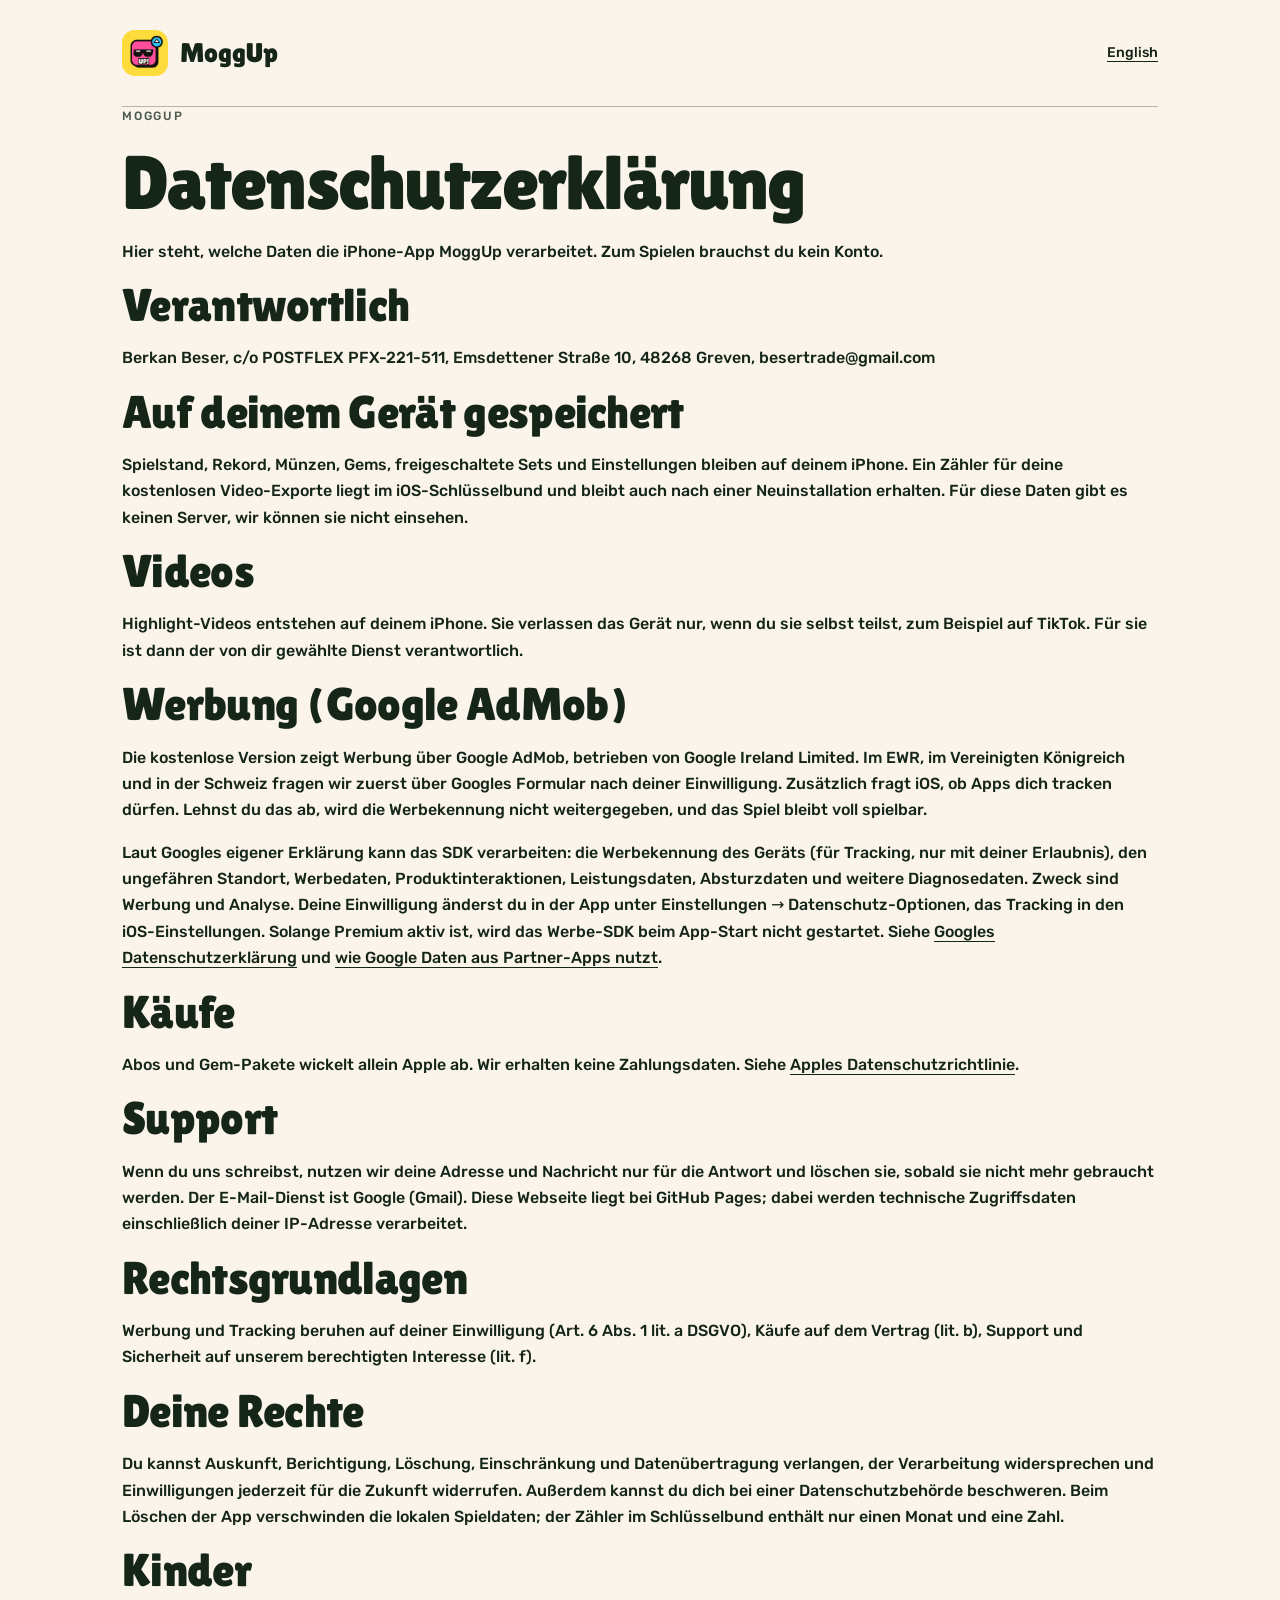
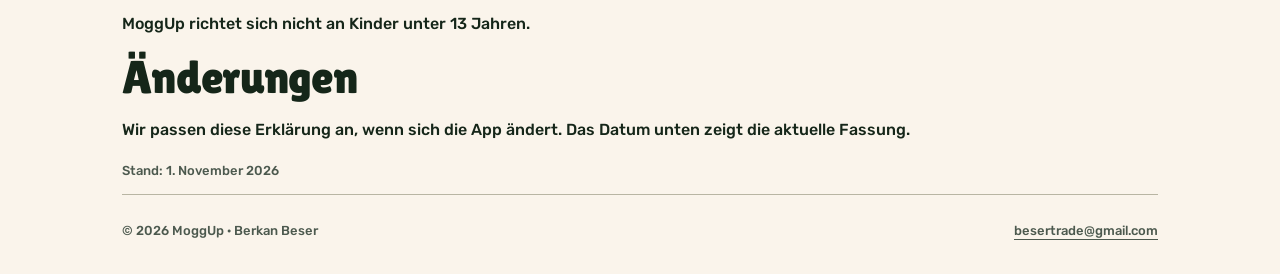
==== datenschutz.html @ fbf37962 "Add MoggUp privacy policy in English and German" ====
<!doctype html>
<html lang="de"><head><meta charset="utf-8"><meta name="viewport" content="width=device-width,initial-scale=1"><meta name="theme-color" content="#f9f5ed"><title>MoggUp — Datenschutzerklärung</title><link rel="icon" href="assets/app-icon.png"><link rel="stylesheet" href="style.css"><link rel="alternate" hreflang="de" href="datenschutz.html"><link rel="alternate" hreflang="en" href="privacy.html"></head>
<body><div class="wrap"><header><a class="brand" href="de.html"><img src="assets/app-icon.png" width="46" height="46" alt="">MoggUp</a><nav aria-label="Navigation"><a href="privacy.html">English</a></nav></header>
<main id="main"><p class="eyebrow">MOGGUP</p><h1>Datenschutzerklärung</h1>
<p>Hier steht, welche Daten die iPhone-App MoggUp verarbeitet. Zum Spielen brauchst du kein Konto.</p>
<h2>Verantwortlich</h2><p>Berkan Beser, c/o POSTFLEX PFX-221-511, Emsdettener Straße 10, 48268 Greven, besertrade@gmail.com</p>
<h2>Auf deinem Gerät gespeichert</h2><p>Spielstand, Rekord, Münzen, Gems, freigeschaltete Sets und Einstellungen bleiben auf deinem iPhone. Ein Zähler für deine kostenlosen Video-Exporte liegt im iOS-Schlüsselbund und bleibt auch nach einer Neuinstallation erhalten. Für diese Daten gibt es keinen Server, wir können sie nicht einsehen.</p>
<h2>Videos</h2><p>Highlight-Videos entstehen auf deinem iPhone. Sie verlassen das Gerät nur, wenn du sie selbst teilst, zum Beispiel auf TikTok. Für sie ist dann der von dir gewählte Dienst verantwortlich.</p>
<h2>Werbung (Google AdMob)</h2><p>Die kostenlose Version zeigt Werbung über Google AdMob, betrieben von Google Ireland Limited. Im EWR, im Vereinigten Königreich und in der Schweiz fragen wir zuerst über Googles Formular nach deiner Einwilligung. Zusätzlich fragt iOS, ob Apps dich tracken dürfen. Lehnst du das ab, wird die Werbekennung nicht weitergegeben, und das Spiel bleibt voll spielbar.</p>
<p>Laut Googles eigener Erklärung kann das SDK verarbeiten: die Werbekennung des Geräts (für Tracking, nur mit deiner Erlaubnis), den ungefähren Standort, Werbedaten, Produktinteraktionen, Leistungsdaten, Absturzdaten und weitere Diagnosedaten. Zweck sind Werbung und Analyse. Deine Einwilligung änderst du in der App unter Einstellungen → Datenschutz-Optionen, das Tracking in den iOS-Einstellungen. Solange Premium aktiv ist, wird das Werbe-SDK beim App-Start nicht gestartet. Siehe <a href="https://policies.google.com/privacy?hl=de">Googles Datenschutzerklärung</a> und <a href="https://policies.google.com/technologies/partner-sites?hl=de">wie Google Daten aus Partner-Apps nutzt</a>.</p>
<h2>Käufe</h2><p>Abos und Gem-Pakete wickelt allein Apple ab. Wir erhalten keine Zahlungsdaten. Siehe <a href="https://www.apple.com/legal/privacy/de-ww/">Apples Datenschutzrichtlinie</a>.</p>
<h2>Support</h2><p>Wenn du uns schreibst, nutzen wir deine Adresse und Nachricht nur für die Antwort und löschen sie, sobald sie nicht mehr gebraucht werden. Der E-Mail-Dienst ist Google (Gmail). Diese Webseite liegt bei GitHub Pages; dabei werden technische Zugriffsdaten einschließlich deiner IP-Adresse verarbeitet.</p>
<h2>Rechtsgrundlagen</h2><p>Werbung und Tracking beruhen auf deiner Einwilligung (Art. 6 Abs. 1 lit. a DSGVO), Käufe auf dem Vertrag (lit. b), Support und Sicherheit auf unserem berechtigten Interesse (lit. f).</p>
<h2>Deine Rechte</h2><p>Du kannst Auskunft, Berichtigung, Löschung, Einschränkung und Datenübertragung verlangen, der Verarbeitung widersprechen und Einwilligungen jederzeit für die Zukunft widerrufen. Außerdem kannst du dich bei einer Datenschutzbehörde beschweren. Beim Löschen der App verschwinden die lokalen Spieldaten; der Zähler im Schlüsselbund enthält nur einen Monat und eine Zahl.</p>
<h2>Kinder</h2><p>MoggUp richtet sich nicht an Kinder unter 13 Jahren.</p>
<h2>Änderungen</h2><p>Wir passen diese Erklärung an, wenn sich die App ändert. Das Datum unten zeigt die aktuelle Fassung.</p>
<p class="footnote">Stand: 1. November 2026</p></main><footer><span>© 2026 MoggUp · Berkan Beser</span><div><a href="mailto:besertrade@gmail.com">besertrade@gmail.com</a></div></footer></div></body></html>
---- style.css ----
@font-face{font-family:Lilita;src:url(assets/lilita.ttf) format('truetype');font-display:swap}@font-face{font-family:Rubik;src:url(assets/rubik.ttf) format('truetype');font-display:swap}
:root{--paper:oklch(97% .014 80);--ink:oklch(25% .035 151);--muted:oklch(45% .025 151);--sage:oklch(89% .045 151);--line:oklch(77% .025 100);--white:oklch(99% .008 80);--green:oklch(35% .065 151)}*{box-sizing:border-box}html{scroll-behavior:smooth;scroll-padding-top:24px}body{margin:0;background:var(--paper);color:var(--ink);font-family:Rubik,system-ui,sans-serif;line-height:1.65;font-size:16px}a{color:inherit;text-underline-offset:4px}a:hover{text-decoration-thickness:2px}a:focus-visible,summary:focus-visible{outline:3px solid var(--green);outline-offset:6px;border-radius:5px}.wrap{max-width:1100px;padding:0 32px;margin:auto}.skip{position:absolute;left:20px;top:-100px;background:var(--ink);color:var(--paper);padding:12px}.skip:focus{top:12px;z-index:10}header{display:flex;justify-content:space-between;align-items:center;padding:30px 0;border-bottom:1px solid var(--line);gap:20px}.brand{display:flex;align-items:center;gap:12px;text-decoration:none;font-family:Lilita;font-size:27px}.brand img{width:46px;height:46px;border-radius:13px}nav{display:flex;gap:22px;align-items:center;font-size:14px}nav a{padding:10px 0}.language{border:1px solid var(--line);border-radius:50px;padding:7px 15px;white-space:nowrap}.hero{display:grid;grid-template-columns:1.5fr .8fr;gap:80px;align-items:center;padding:80px 0 64px}.eyebrow{text-transform:uppercase;letter-spacing:.15em;font-size:12px;color:var(--muted);margin:0 0 16px}h1,h2,h3{font-family:Lilita,system-ui,sans-serif;font-weight:400;line-height:1.05;margin:0}h1{font-size:clamp(48px,6.3vw,76px);letter-spacing:-.025em}h2{font-size:clamp(32px,4vw,46px);letter-spacing:-.015em}h3{font-size:25px}.lead{max-width:540px;color:var(--muted);font-size:18px;margin:24px 0 28px}.button{display:inline-flex;align-items:center;justify-content:center;gap:18px;min-height:52px;padding:13px 23px;border-radius:15px;background:var(--ink);color:var(--paper);text-decoration:none;font-size:15px}.button:hover{background:var(--green);text-decoration:none}.button .arrow{font-size:22px}.mosaic{display:grid;grid-template-columns:1fr 1fr;gap:10px;padding:12px;border-radius:34px;background:var(--sage);transform:rotate(5deg);max-width:320px}.mosaic img{display:block;width:100%;height:auto;aspect-ratio:1;object-fit:cover;border-radius:23px}.quick{display:grid;grid-template-columns:repeat(3,1fr);border:1px solid var(--line);border-radius:22px;overflow:hidden;margin:0 0 72px}.quick a{display:flex;gap:16px;align-items:center;padding:25px;text-decoration:none;line-height:1.25}.quick a+a{border-left:1px solid var(--line)}.quick a:hover{background:var(--sage)}.index{color:var(--muted);font-size:12px}.quick strong{font-weight:500}.quick span:last-child{margin-left:auto}section{margin-bottom:70px}.section-head{display:flex;align-items:baseline;justify-content:space-between;gap:24px;margin-bottom:28px}.section-head p{color:var(--muted);font-size:14px}.faq{border-top:1px solid var(--line)}details{border-bottom:1px solid var(--line)}summary{cursor:pointer;padding:23px 40px 23px 0;position:relative;font-size:17px;list-style:none}summary::-webkit-details-marker{display:none}summary:after{content:'+';position:absolute;right:7px;top:18px;font-size:26px;font-weight:400}details[open] summary:after{content:'−'}.answer{max-width:730px;color:var(--muted);padding:0 32px 24px 0}.answer p{margin:0 0 12px}.answer p:last-child{margin-bottom:0}.contact{background:var(--sage);border-radius:28px;padding:40px;display:grid;grid-template-columns:1.2fr 1fr;gap:48px}.contact p{color:var(--muted);max-width:500px}.contact ul{padding-left:20px;color:var(--muted);margin-top:0}.notice{font-size:13px;max-width:480px}.contact .button{margin:10px 0}.fine{color:var(--muted);font-size:13px;max-width:820px}footer{display:flex;justify-content:space-between;gap:24px;border-top:1px solid var(--line);padding:25px 0 32px;color:var(--muted);font-size:13px}footer div{display:flex;gap:20px}.footnote{font-size:13px;color:var(--muted)}@media(max-width:700px){.wrap{padding:0 22px}header{padding:20px 0}.brand{font-size:24px}.brand img{width:40px;height:40px}nav{gap:14px}nav .faq-link{display:none}.hero{gap:28px;grid-template-columns:1fr;padding:48px 0 38px}.hero h1{max-width:520px}.lead{font-size:17px}.mosaic{max-width:220px;justify-self:end;margin:0 12px 10px 0}.quick{grid-template-columns:1fr;margin-bottom:48px}.quick a{padding:20px}.quick a+a{border-left:0;border-top:1px solid var(--line)}.section-head{display:block}.section-head p{margin-bottom:0}.contact{grid-template-columns:1fr;gap:18px;padding:28px}.contact h2{font-size:36px}footer{flex-direction:column;gap:10px}section{margin-bottom:48px}summary{font-size:16px}}@media(prefers-reduced-motion:reduce){html{scroll-behavior:auto}}
@media(max-width:380px){nav>a:not(.language){display:none}.brand{font-size:22px}.language{padding:7px 12px}}

.language-picker{display:flex;align-items:center;gap:9px;font-size:13px;white-space:nowrap}.language-picker select{font:inherit;color:var(--ink);background:var(--paper);border:1px solid var(--line);border-radius:30px;padding:10px 30px 10px 14px;min-height:44px;cursor:pointer}.language-picker select:focus-visible{outline:3px solid var(--green);outline-offset:4px}@media(max-width:700px){nav>a{display:none}.language-picker>span{display:none}.language-picker select{max-width:140px}}
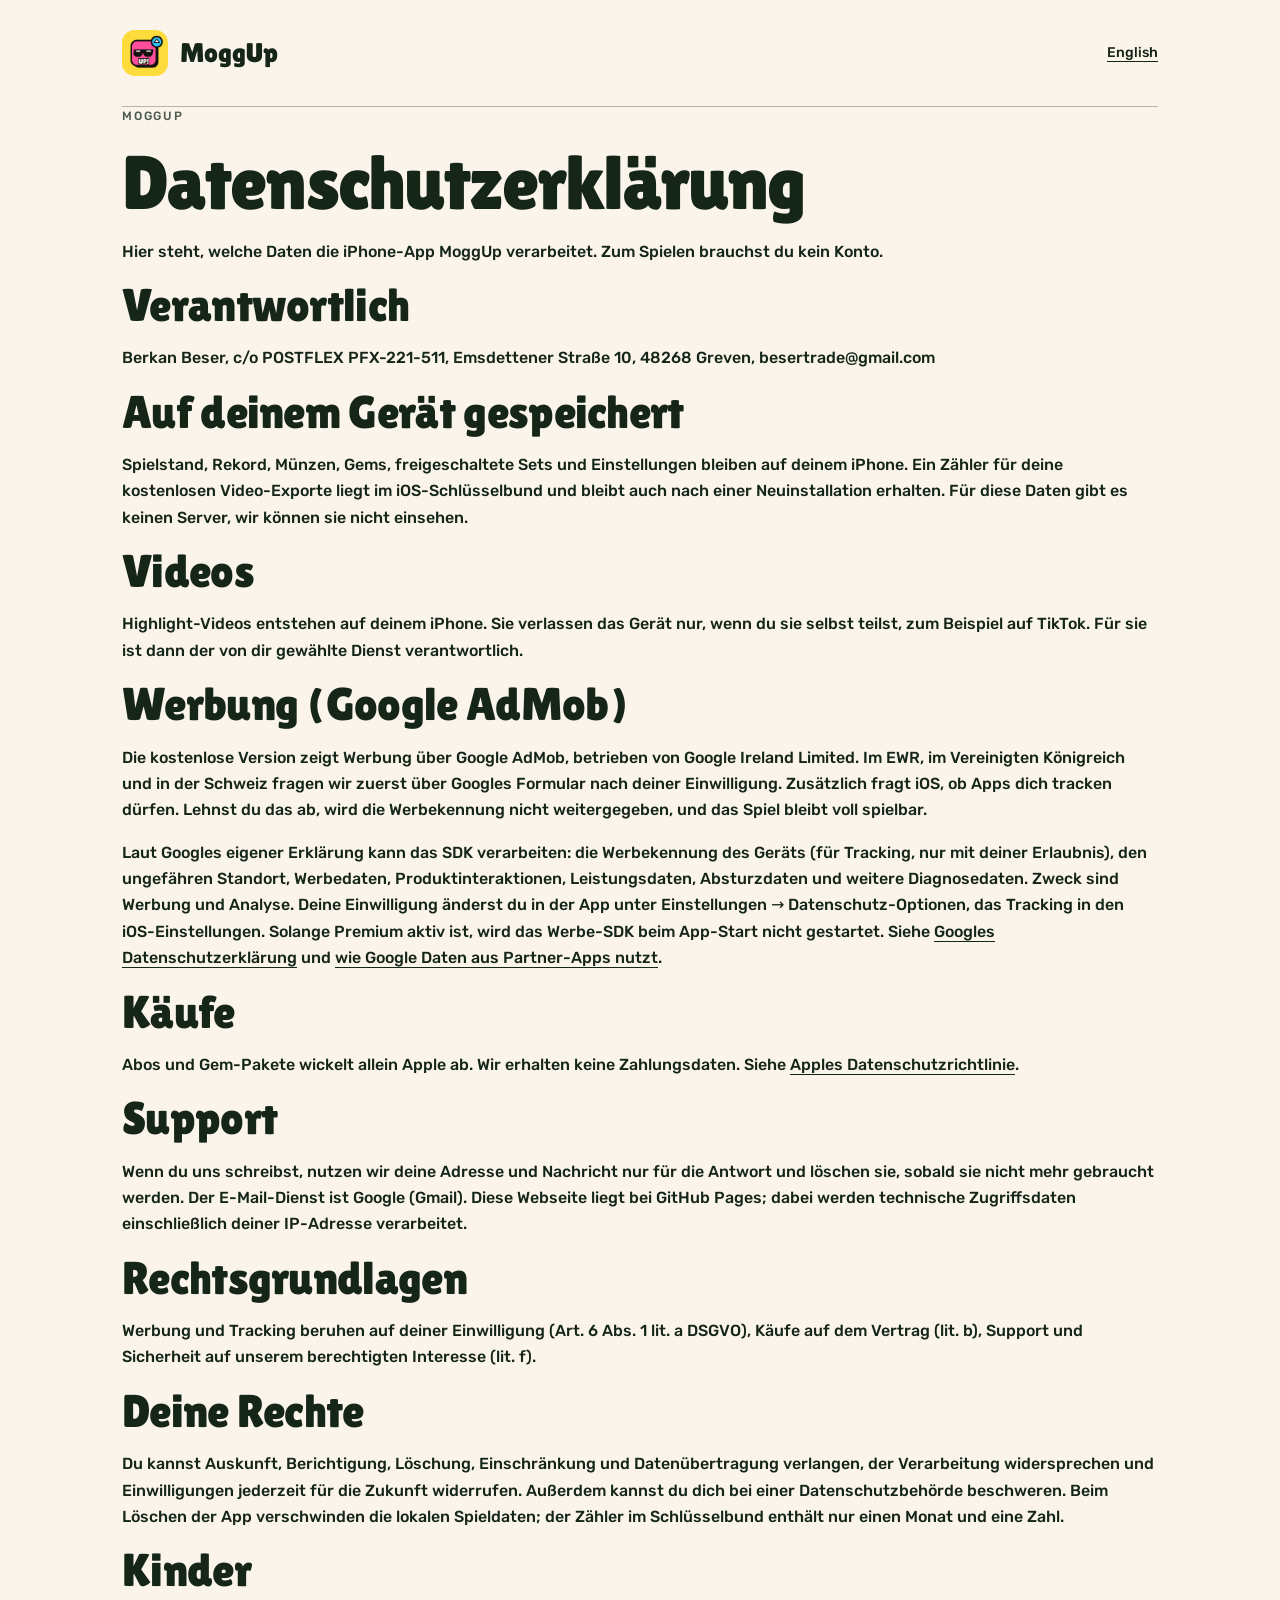
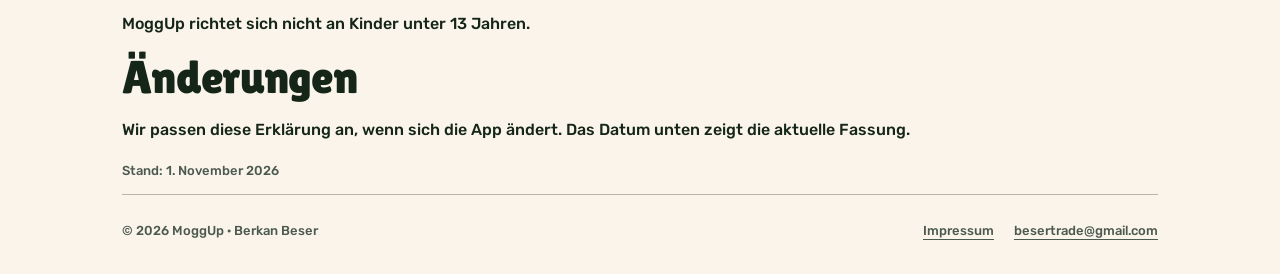
==== commit fd158ff1: "Add legal notice" ====
--- a/datenschutz.html
+++ b/datenschutz.html
@@ -14,4 +14,4 @@
 <h2>Deine Rechte</h2><p>Du kannst Auskunft, Berichtigung, Löschung, Einschränkung und Datenübertragung verlangen, der Verarbeitung widersprechen und Einwilligungen jederzeit für die Zukunft widerrufen. Außerdem kannst du dich bei einer Datenschutzbehörde beschweren. Beim Löschen der App verschwinden die lokalen Spieldaten; der Zähler im Schlüsselbund enthält nur einen Monat und eine Zahl.</p>
 <h2>Kinder</h2><p>MoggUp richtet sich nicht an Kinder unter 13 Jahren.</p>
 <h2>Änderungen</h2><p>Wir passen diese Erklärung an, wenn sich die App ändert. Das Datum unten zeigt die aktuelle Fassung.</p>
-<p class="footnote">Stand: 1. November 2026</p></main><footer><span>© 2026 MoggUp · Berkan Beser</span><div><a href="mailto:besertrade@gmail.com">besertrade@gmail.com</a></div></footer></div></body></html>
+<p class="footnote">Stand: 1. November 2026</p></main><footer><span>© 2026 MoggUp · Berkan Beser</span><div><a href="impressum.html">Impressum</a><a href="mailto:besertrade@gmail.com">besertrade@gmail.com</a></div></footer></div></body></html>
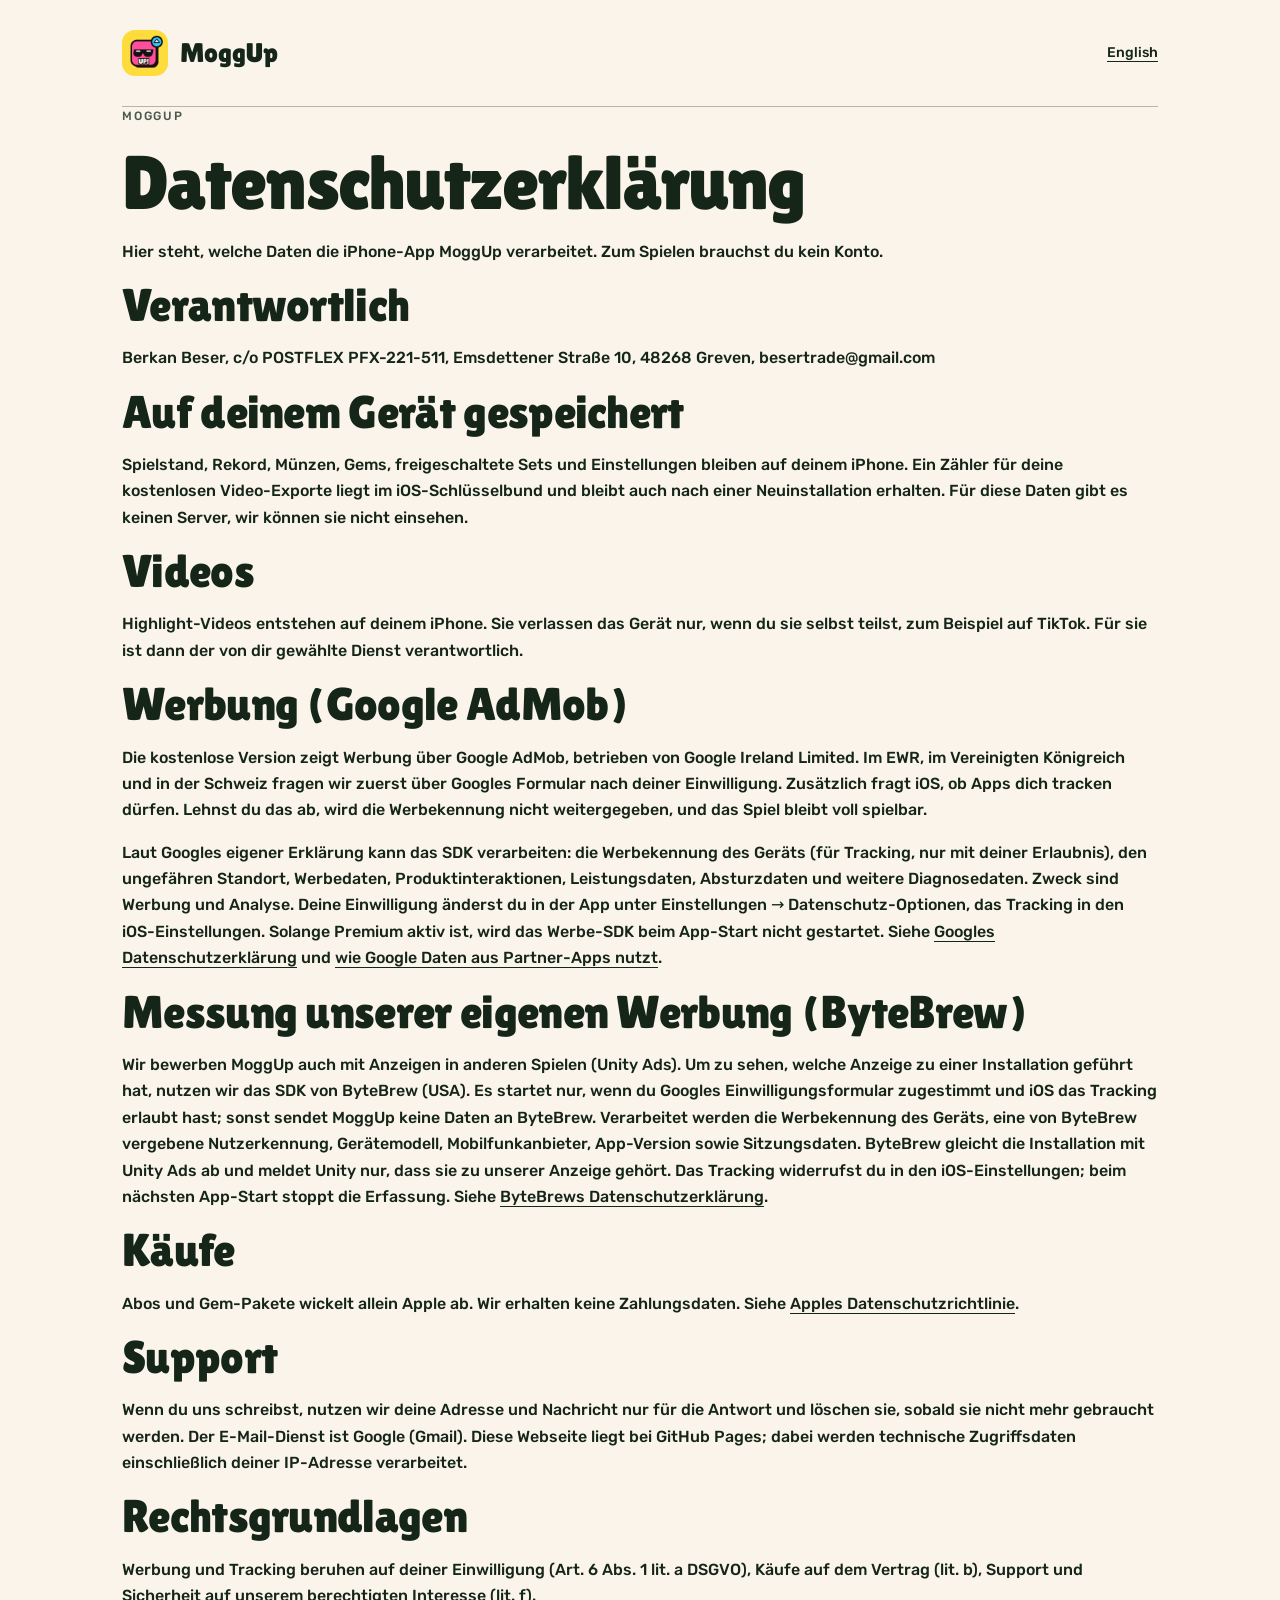
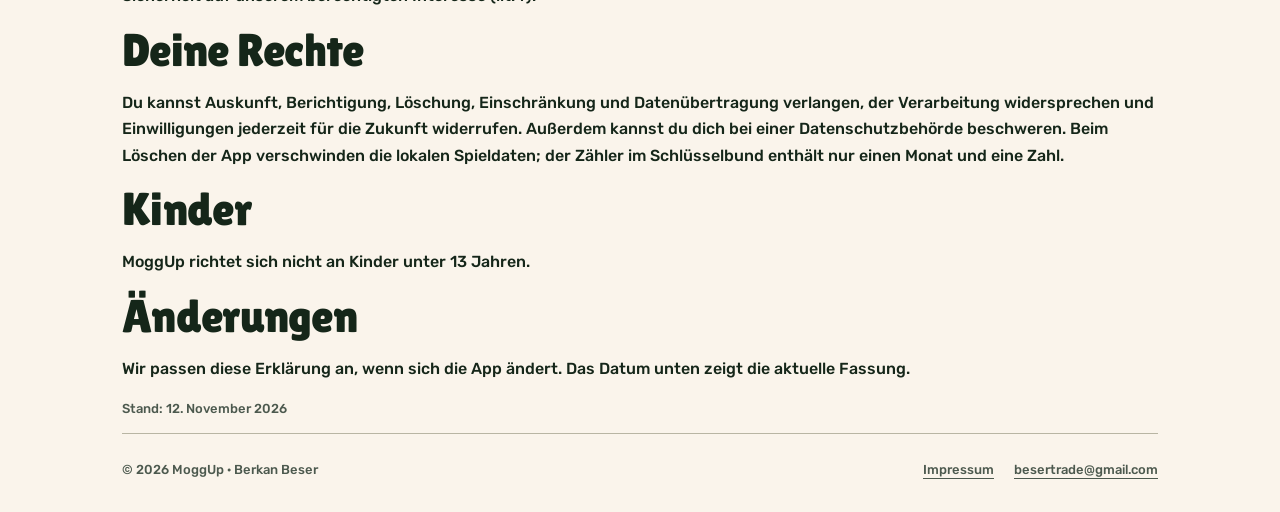
==== commit a777c5f5: "Datenschutz: ByteBrew-Messung eigener Werbung (DE/EN) Co-Authored-By: Claude Opus 5.5 (1M context) <" ====
--- a/datenschutz.html
+++ b/datenschutz.html
@@ -8,10 +8,11 @@
 <h2>Videos</h2><p>Highlight-Videos entstehen auf deinem iPhone. Sie verlassen das Gerät nur, wenn du sie selbst teilst, zum Beispiel auf TikTok. Für sie ist dann der von dir gewählte Dienst verantwortlich.</p>
 <h2>Werbung (Google AdMob)</h2><p>Die kostenlose Version zeigt Werbung über Google AdMob, betrieben von Google Ireland Limited. Im EWR, im Vereinigten Königreich und in der Schweiz fragen wir zuerst über Googles Formular nach deiner Einwilligung. Zusätzlich fragt iOS, ob Apps dich tracken dürfen. Lehnst du das ab, wird die Werbekennung nicht weitergegeben, und das Spiel bleibt voll spielbar.</p>
 <p>Laut Googles eigener Erklärung kann das SDK verarbeiten: die Werbekennung des Geräts (für Tracking, nur mit deiner Erlaubnis), den ungefähren Standort, Werbedaten, Produktinteraktionen, Leistungsdaten, Absturzdaten und weitere Diagnosedaten. Zweck sind Werbung und Analyse. Deine Einwilligung änderst du in der App unter Einstellungen → Datenschutz-Optionen, das Tracking in den iOS-Einstellungen. Solange Premium aktiv ist, wird das Werbe-SDK beim App-Start nicht gestartet. Siehe <a href="https://policies.google.com/privacy?hl=de">Googles Datenschutzerklärung</a> und <a href="https://policies.google.com/technologies/partner-sites?hl=de">wie Google Daten aus Partner-Apps nutzt</a>.</p>
+<h2>Messung unserer eigenen Werbung (ByteBrew)</h2><p>Wir bewerben MoggUp auch mit Anzeigen in anderen Spielen (Unity Ads). Um zu sehen, welche Anzeige zu einer Installation geführt hat, nutzen wir das SDK von ByteBrew (USA). Es startet nur, wenn du Googles Einwilligungsformular zugestimmt und iOS das Tracking erlaubt hast; sonst sendet MoggUp keine Daten an ByteBrew. Verarbeitet werden die Werbekennung des Geräts, eine von ByteBrew vergebene Nutzerkennung, Gerätemodell, Mobilfunkanbieter, App-Version sowie Sitzungsdaten. ByteBrew gleicht die Installation mit Unity Ads ab und meldet Unity nur, dass sie zu unserer Anzeige gehört. Das Tracking widerrufst du in den iOS-Einstellungen; beim nächsten App-Start stoppt die Erfassung. Siehe <a href="https://docs.bytebrew.io/BBSettings/privacypolicy">ByteBrews Datenschutzerklärung</a>.</p>
 <h2>Käufe</h2><p>Abos und Gem-Pakete wickelt allein Apple ab. Wir erhalten keine Zahlungsdaten. Siehe <a href="https://www.apple.com/legal/privacy/de-ww/">Apples Datenschutzrichtlinie</a>.</p>
 <h2>Support</h2><p>Wenn du uns schreibst, nutzen wir deine Adresse und Nachricht nur für die Antwort und löschen sie, sobald sie nicht mehr gebraucht werden. Der E-Mail-Dienst ist Google (Gmail). Diese Webseite liegt bei GitHub Pages; dabei werden technische Zugriffsdaten einschließlich deiner IP-Adresse verarbeitet.</p>
 <h2>Rechtsgrundlagen</h2><p>Werbung und Tracking beruhen auf deiner Einwilligung (Art. 6 Abs. 1 lit. a DSGVO), Käufe auf dem Vertrag (lit. b), Support und Sicherheit auf unserem berechtigten Interesse (lit. f).</p>
 <h2>Deine Rechte</h2><p>Du kannst Auskunft, Berichtigung, Löschung, Einschränkung und Datenübertragung verlangen, der Verarbeitung widersprechen und Einwilligungen jederzeit für die Zukunft widerrufen. Außerdem kannst du dich bei einer Datenschutzbehörde beschweren. Beim Löschen der App verschwinden die lokalen Spieldaten; der Zähler im Schlüsselbund enthält nur einen Monat und eine Zahl.</p>
 <h2>Kinder</h2><p>MoggUp richtet sich nicht an Kinder unter 13 Jahren.</p>
 <h2>Änderungen</h2><p>Wir passen diese Erklärung an, wenn sich die App ändert. Das Datum unten zeigt die aktuelle Fassung.</p>
-<p class="footnote">Stand: 1. November 2026</p></main><footer><span>© 2026 MoggUp · Berkan Beser</span><div><a href="impressum.html">Impressum</a><a href="mailto:besertrade@gmail.com">besertrade@gmail.com</a></div></footer></div></body></html>
+<p class="footnote">Stand: 12. November 2026</p></main><footer><span>© 2026 MoggUp · Berkan Beser</span><div><a href="impressum.html">Impressum</a><a href="mailto:besertrade@gmail.com">besertrade@gmail.com</a></div></footer></div></body></html>
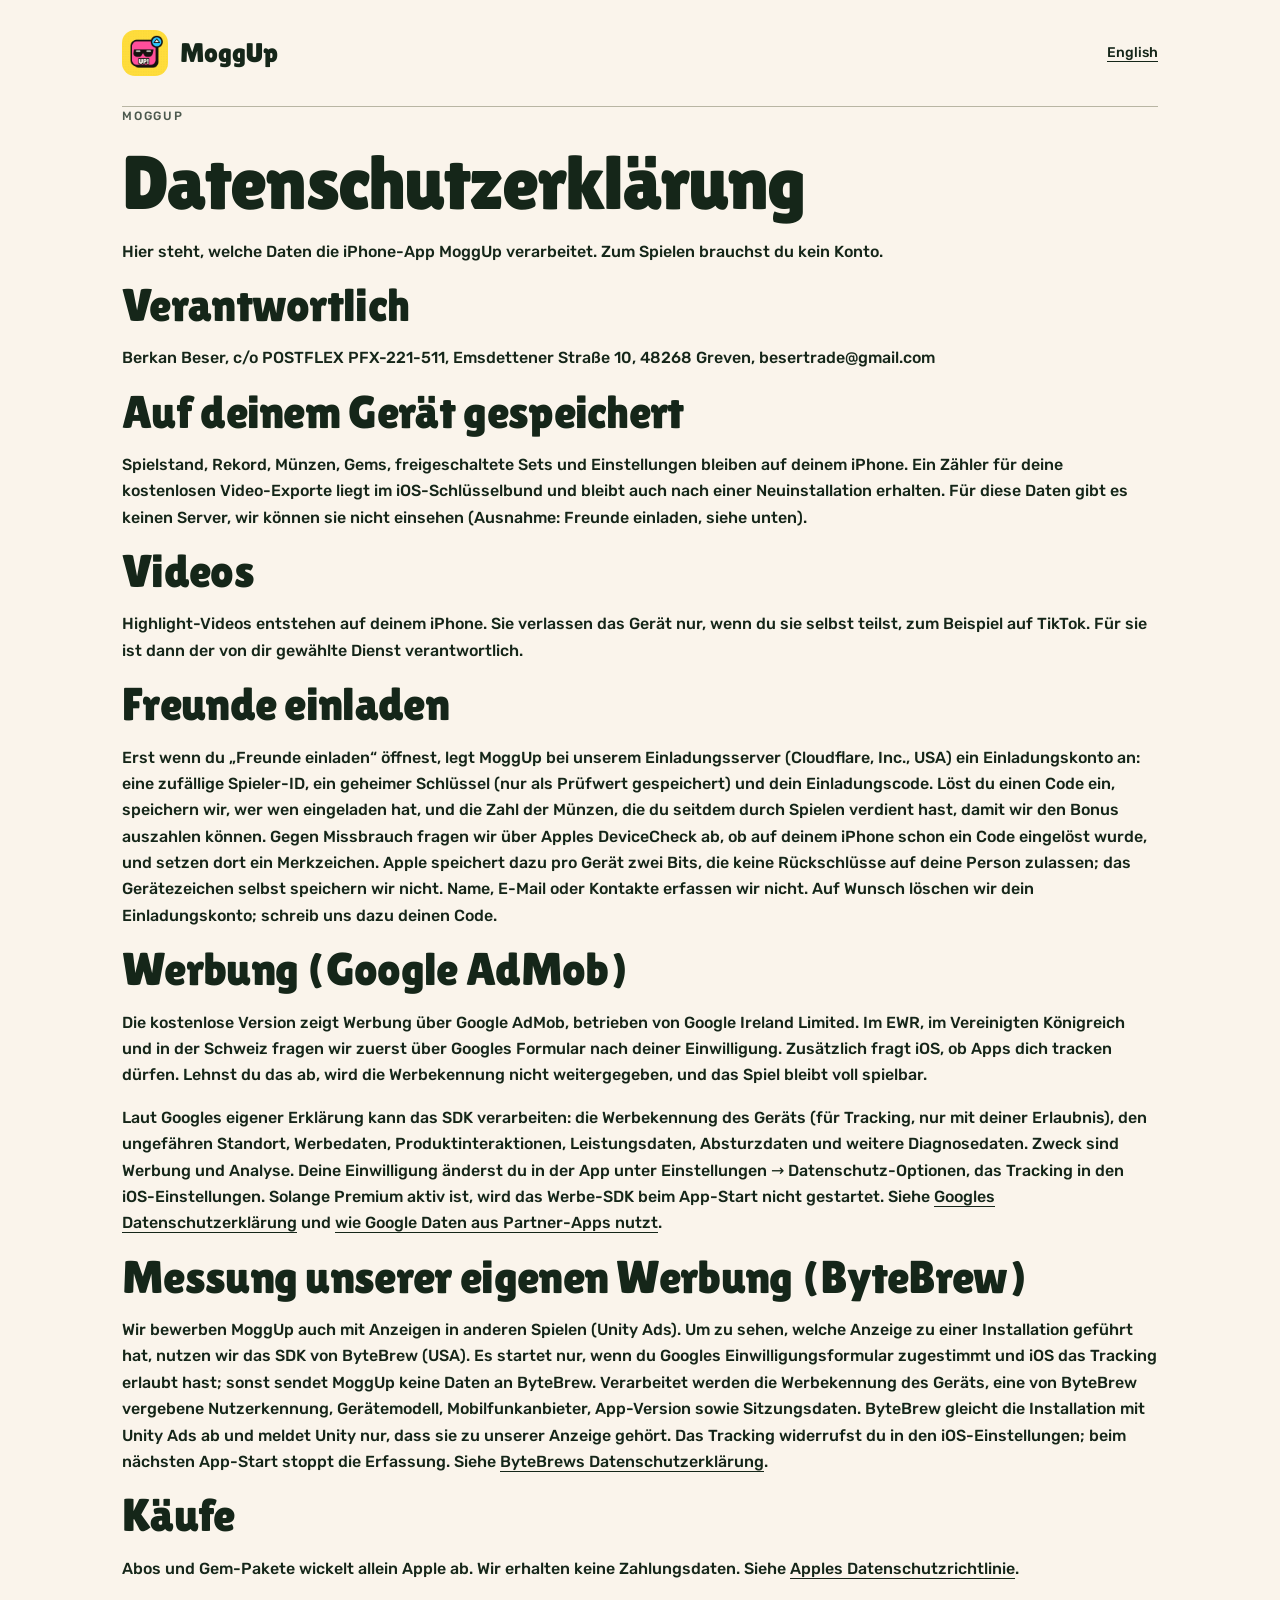
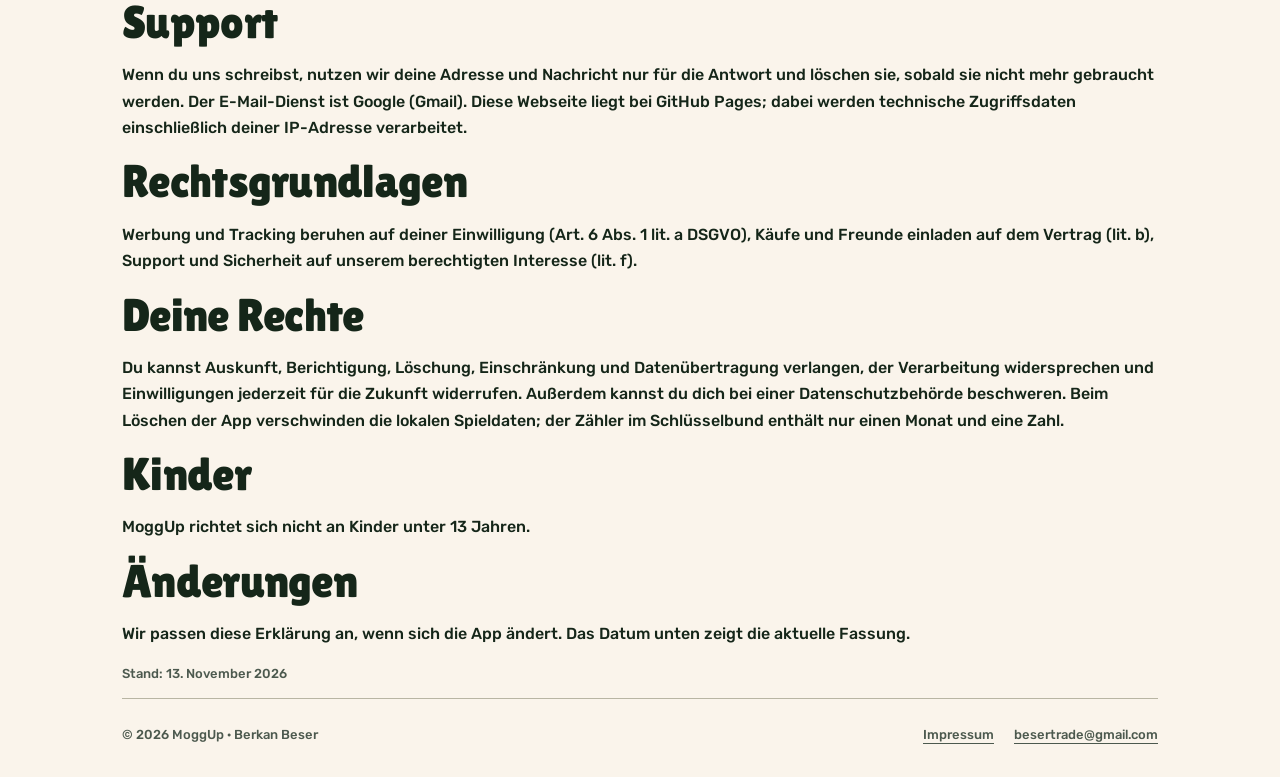
==== commit aa3e631b: "Datenschutz: Freunde einladen (Einladungsserver, DeviceCheck)" ====
--- a/datenschutz.html
+++ b/datenschutz.html
@@ -4,15 +4,16 @@
 <main id="main"><p class="eyebrow">MOGGUP</p><h1>Datenschutzerklärung</h1>
 <p>Hier steht, welche Daten die iPhone-App MoggUp verarbeitet. Zum Spielen brauchst du kein Konto.</p>
 <h2>Verantwortlich</h2><p>Berkan Beser, c/o POSTFLEX PFX-221-511, Emsdettener Straße 10, 48268 Greven, besertrade@gmail.com</p>
-<h2>Auf deinem Gerät gespeichert</h2><p>Spielstand, Rekord, Münzen, Gems, freigeschaltete Sets und Einstellungen bleiben auf deinem iPhone. Ein Zähler für deine kostenlosen Video-Exporte liegt im iOS-Schlüsselbund und bleibt auch nach einer Neuinstallation erhalten. Für diese Daten gibt es keinen Server, wir können sie nicht einsehen.</p>
+<h2>Auf deinem Gerät gespeichert</h2><p>Spielstand, Rekord, Münzen, Gems, freigeschaltete Sets und Einstellungen bleiben auf deinem iPhone. Ein Zähler für deine kostenlosen Video-Exporte liegt im iOS-Schlüsselbund und bleibt auch nach einer Neuinstallation erhalten. Für diese Daten gibt es keinen Server, wir können sie nicht einsehen (Ausnahme: Freunde einladen, siehe unten).</p>
 <h2>Videos</h2><p>Highlight-Videos entstehen auf deinem iPhone. Sie verlassen das Gerät nur, wenn du sie selbst teilst, zum Beispiel auf TikTok. Für sie ist dann der von dir gewählte Dienst verantwortlich.</p>
+<h2>Freunde einladen</h2><p>Erst wenn du „Freunde einladen“ öffnest, legt MoggUp bei unserem Einladungsserver (Cloudflare, Inc., USA) ein Einladungskonto an: eine zufällige Spieler-ID, ein geheimer Schlüssel (nur als Prüfwert gespeichert) und dein Einladungscode. Löst du einen Code ein, speichern wir, wer wen eingeladen hat, und die Zahl der Münzen, die du seitdem durch Spielen verdient hast, damit wir den Bonus auszahlen können. Gegen Missbrauch fragen wir über Apples DeviceCheck ab, ob auf deinem iPhone schon ein Code eingelöst wurde, und setzen dort ein Merkzeichen. Apple speichert dazu pro Gerät zwei Bits, die keine Rückschlüsse auf deine Person zulassen; das Gerätezeichen selbst speichern wir nicht. Name, E-Mail oder Kontakte erfassen wir nicht. Auf Wunsch löschen wir dein Einladungskonto; schreib uns dazu deinen Code.</p>
 <h2>Werbung (Google AdMob)</h2><p>Die kostenlose Version zeigt Werbung über Google AdMob, betrieben von Google Ireland Limited. Im EWR, im Vereinigten Königreich und in der Schweiz fragen wir zuerst über Googles Formular nach deiner Einwilligung. Zusätzlich fragt iOS, ob Apps dich tracken dürfen. Lehnst du das ab, wird die Werbekennung nicht weitergegeben, und das Spiel bleibt voll spielbar.</p>
 <p>Laut Googles eigener Erklärung kann das SDK verarbeiten: die Werbekennung des Geräts (für Tracking, nur mit deiner Erlaubnis), den ungefähren Standort, Werbedaten, Produktinteraktionen, Leistungsdaten, Absturzdaten und weitere Diagnosedaten. Zweck sind Werbung und Analyse. Deine Einwilligung änderst du in der App unter Einstellungen → Datenschutz-Optionen, das Tracking in den iOS-Einstellungen. Solange Premium aktiv ist, wird das Werbe-SDK beim App-Start nicht gestartet. Siehe <a href="https://policies.google.com/privacy?hl=de">Googles Datenschutzerklärung</a> und <a href="https://policies.google.com/technologies/partner-sites?hl=de">wie Google Daten aus Partner-Apps nutzt</a>.</p>
 <h2>Messung unserer eigenen Werbung (ByteBrew)</h2><p>Wir bewerben MoggUp auch mit Anzeigen in anderen Spielen (Unity Ads). Um zu sehen, welche Anzeige zu einer Installation geführt hat, nutzen wir das SDK von ByteBrew (USA). Es startet nur, wenn du Googles Einwilligungsformular zugestimmt und iOS das Tracking erlaubt hast; sonst sendet MoggUp keine Daten an ByteBrew. Verarbeitet werden die Werbekennung des Geräts, eine von ByteBrew vergebene Nutzerkennung, Gerätemodell, Mobilfunkanbieter, App-Version sowie Sitzungsdaten. ByteBrew gleicht die Installation mit Unity Ads ab und meldet Unity nur, dass sie zu unserer Anzeige gehört. Das Tracking widerrufst du in den iOS-Einstellungen; beim nächsten App-Start stoppt die Erfassung. Siehe <a href="https://docs.bytebrew.io/BBSettings/privacypolicy">ByteBrews Datenschutzerklärung</a>.</p>
 <h2>Käufe</h2><p>Abos und Gem-Pakete wickelt allein Apple ab. Wir erhalten keine Zahlungsdaten. Siehe <a href="https://www.apple.com/legal/privacy/de-ww/">Apples Datenschutzrichtlinie</a>.</p>
 <h2>Support</h2><p>Wenn du uns schreibst, nutzen wir deine Adresse und Nachricht nur für die Antwort und löschen sie, sobald sie nicht mehr gebraucht werden. Der E-Mail-Dienst ist Google (Gmail). Diese Webseite liegt bei GitHub Pages; dabei werden technische Zugriffsdaten einschließlich deiner IP-Adresse verarbeitet.</p>
-<h2>Rechtsgrundlagen</h2><p>Werbung und Tracking beruhen auf deiner Einwilligung (Art. 6 Abs. 1 lit. a DSGVO), Käufe auf dem Vertrag (lit. b), Support und Sicherheit auf unserem berechtigten Interesse (lit. f).</p>
+<h2>Rechtsgrundlagen</h2><p>Werbung und Tracking beruhen auf deiner Einwilligung (Art. 6 Abs. 1 lit. a DSGVO), Käufe und Freunde einladen auf dem Vertrag (lit. b), Support und Sicherheit auf unserem berechtigten Interesse (lit. f).</p>
 <h2>Deine Rechte</h2><p>Du kannst Auskunft, Berichtigung, Löschung, Einschränkung und Datenübertragung verlangen, der Verarbeitung widersprechen und Einwilligungen jederzeit für die Zukunft widerrufen. Außerdem kannst du dich bei einer Datenschutzbehörde beschweren. Beim Löschen der App verschwinden die lokalen Spieldaten; der Zähler im Schlüsselbund enthält nur einen Monat und eine Zahl.</p>
 <h2>Kinder</h2><p>MoggUp richtet sich nicht an Kinder unter 13 Jahren.</p>
 <h2>Änderungen</h2><p>Wir passen diese Erklärung an, wenn sich die App ändert. Das Datum unten zeigt die aktuelle Fassung.</p>
-<p class="footnote">Stand: 12. November 2026</p></main><footer><span>© 2026 MoggUp · Berkan Beser</span><div><a href="impressum.html">Impressum</a><a href="mailto:besertrade@gmail.com">besertrade@gmail.com</a></div></footer></div></body></html>
+<p class="footnote">Stand: 13. November 2026</p></main><footer><span>© 2026 MoggUp · Berkan Beser</span><div><a href="impressum.html">Impressum</a><a href="mailto:besertrade@gmail.com">besertrade@gmail.com</a></div></footer></div></body></html>
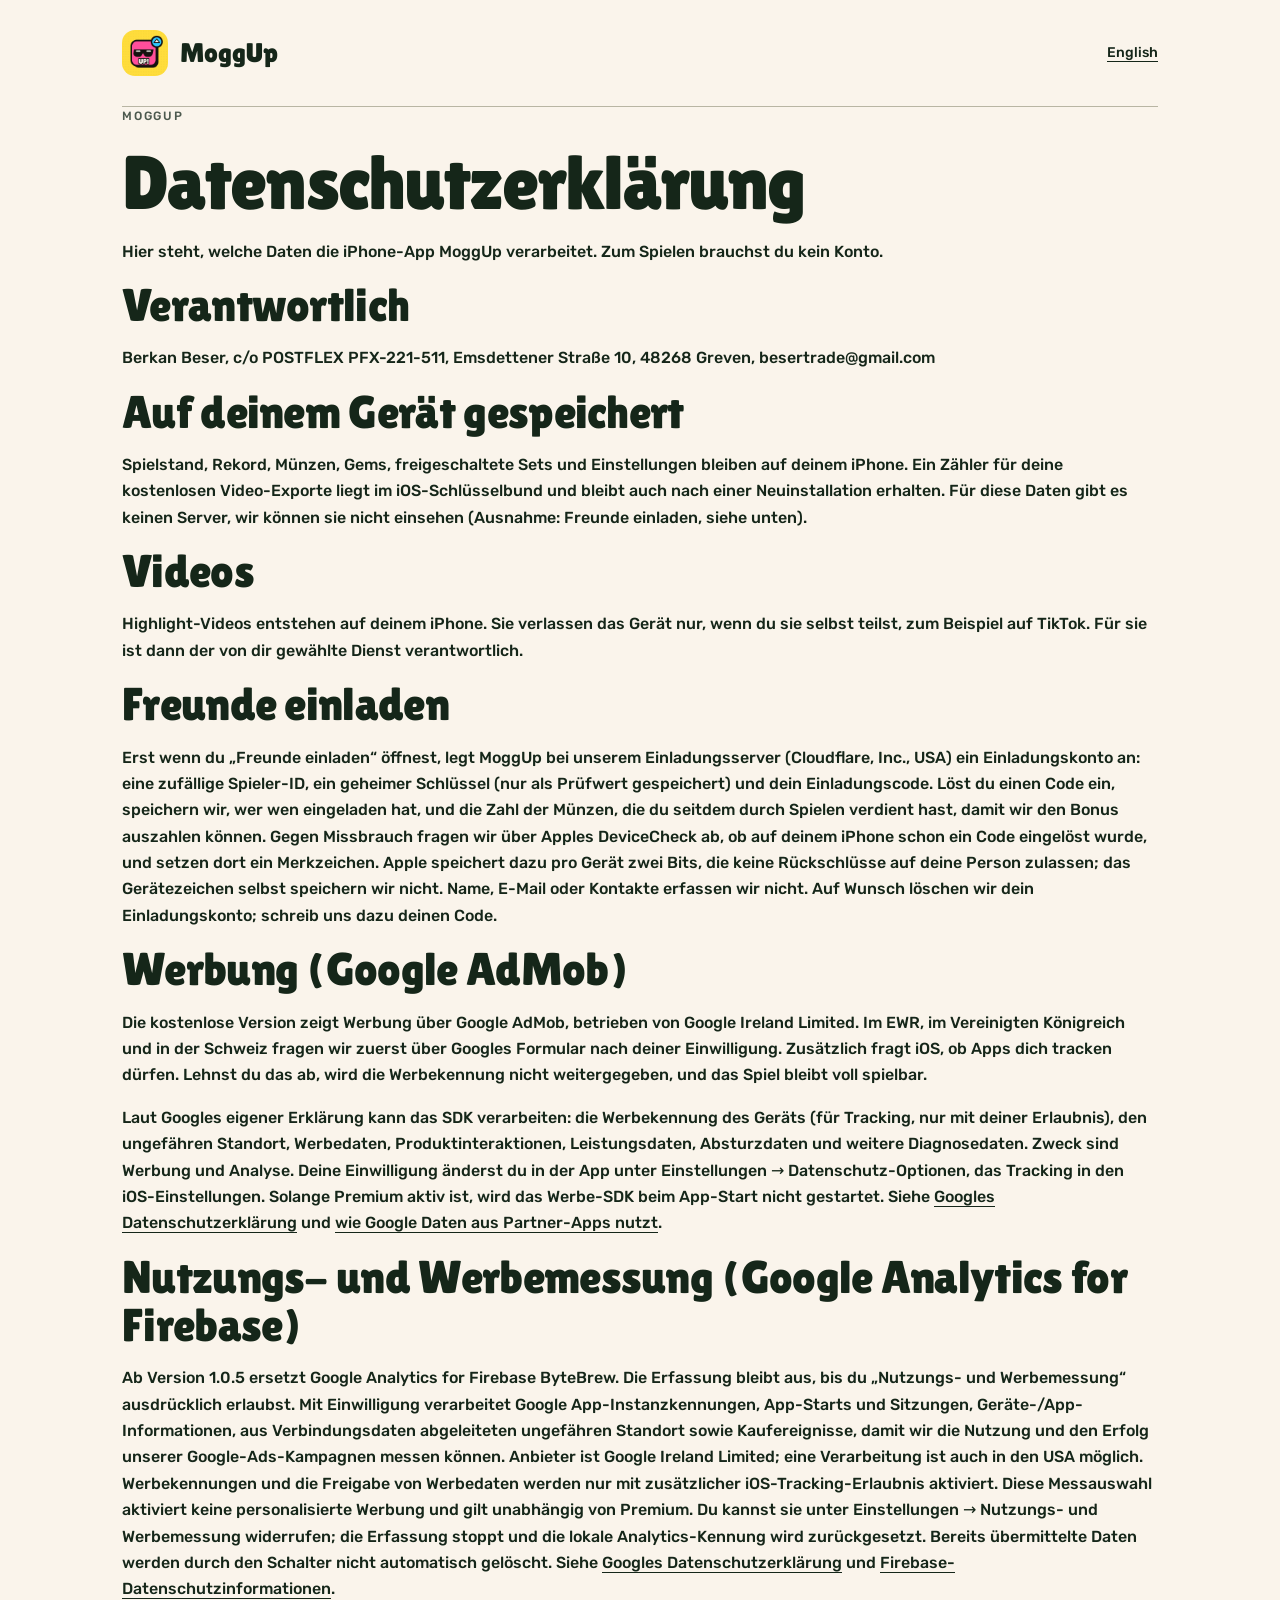
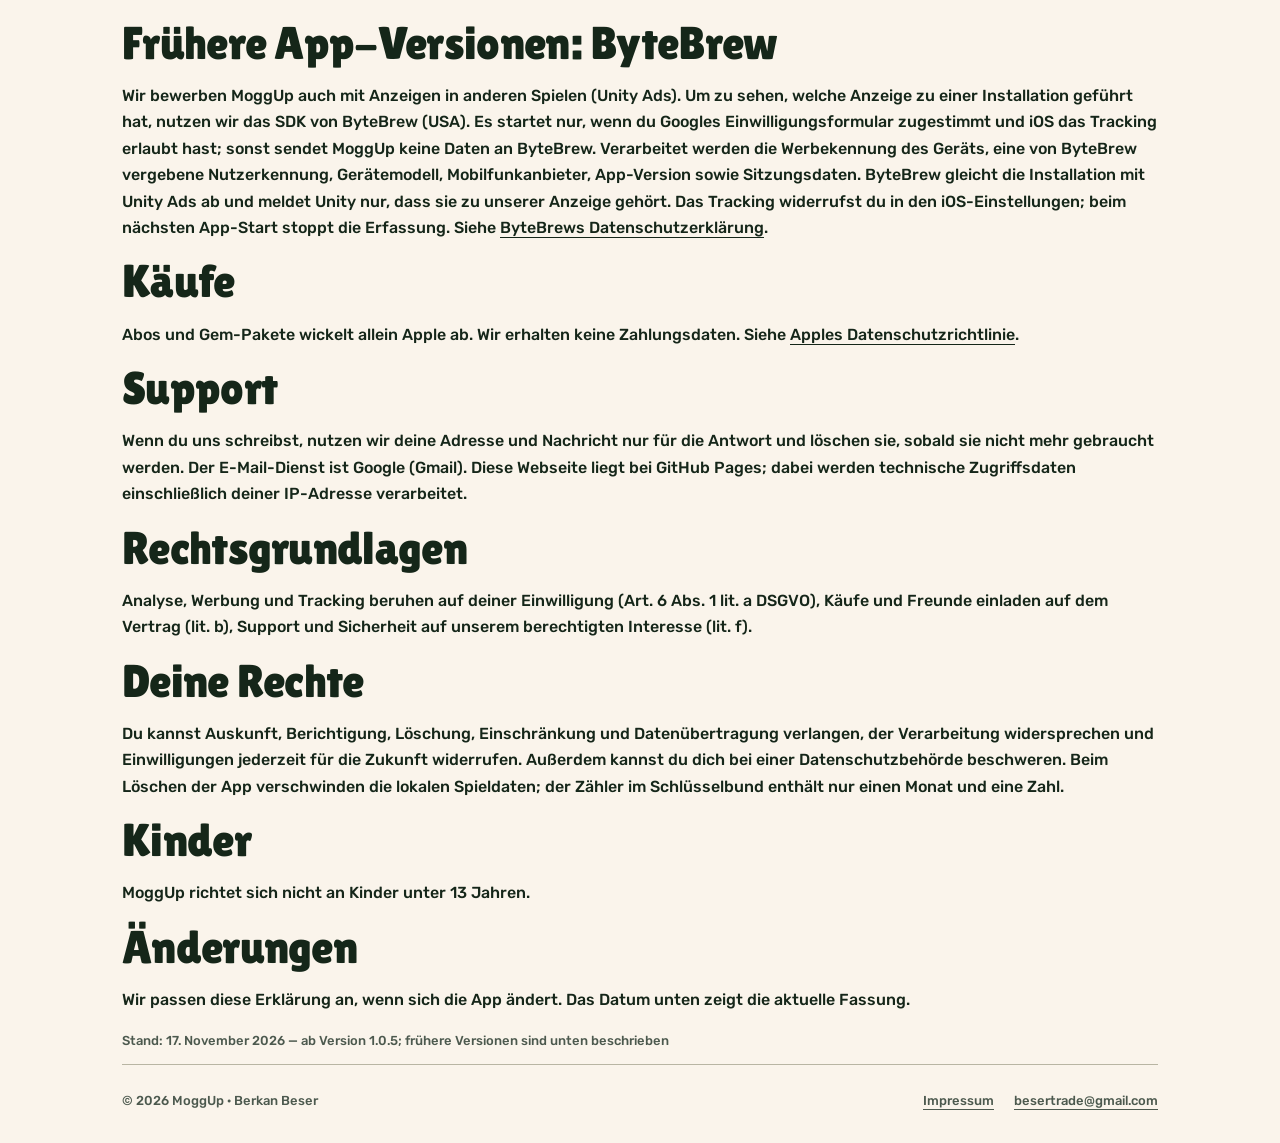
==== commit f5a5befd: "Update privacy policy for consent-based Firebase Analytics in MoggUp 1.0.5" ====
--- a/datenschutz.html
+++ b/datenschutz.html
@@ -9,11 +9,12 @@
 <h2>Freunde einladen</h2><p>Erst wenn du „Freunde einladen“ öffnest, legt MoggUp bei unserem Einladungsserver (Cloudflare, Inc., USA) ein Einladungskonto an: eine zufällige Spieler-ID, ein geheimer Schlüssel (nur als Prüfwert gespeichert) und dein Einladungscode. Löst du einen Code ein, speichern wir, wer wen eingeladen hat, und die Zahl der Münzen, die du seitdem durch Spielen verdient hast, damit wir den Bonus auszahlen können. Gegen Missbrauch fragen wir über Apples DeviceCheck ab, ob auf deinem iPhone schon ein Code eingelöst wurde, und setzen dort ein Merkzeichen. Apple speichert dazu pro Gerät zwei Bits, die keine Rückschlüsse auf deine Person zulassen; das Gerätezeichen selbst speichern wir nicht. Name, E-Mail oder Kontakte erfassen wir nicht. Auf Wunsch löschen wir dein Einladungskonto; schreib uns dazu deinen Code.</p>
 <h2>Werbung (Google AdMob)</h2><p>Die kostenlose Version zeigt Werbung über Google AdMob, betrieben von Google Ireland Limited. Im EWR, im Vereinigten Königreich und in der Schweiz fragen wir zuerst über Googles Formular nach deiner Einwilligung. Zusätzlich fragt iOS, ob Apps dich tracken dürfen. Lehnst du das ab, wird die Werbekennung nicht weitergegeben, und das Spiel bleibt voll spielbar.</p>
 <p>Laut Googles eigener Erklärung kann das SDK verarbeiten: die Werbekennung des Geräts (für Tracking, nur mit deiner Erlaubnis), den ungefähren Standort, Werbedaten, Produktinteraktionen, Leistungsdaten, Absturzdaten und weitere Diagnosedaten. Zweck sind Werbung und Analyse. Deine Einwilligung änderst du in der App unter Einstellungen → Datenschutz-Optionen, das Tracking in den iOS-Einstellungen. Solange Premium aktiv ist, wird das Werbe-SDK beim App-Start nicht gestartet. Siehe <a href="https://policies.google.com/privacy?hl=de">Googles Datenschutzerklärung</a> und <a href="https://policies.google.com/technologies/partner-sites?hl=de">wie Google Daten aus Partner-Apps nutzt</a>.</p>
-<h2>Messung unserer eigenen Werbung (ByteBrew)</h2><p>Wir bewerben MoggUp auch mit Anzeigen in anderen Spielen (Unity Ads). Um zu sehen, welche Anzeige zu einer Installation geführt hat, nutzen wir das SDK von ByteBrew (USA). Es startet nur, wenn du Googles Einwilligungsformular zugestimmt und iOS das Tracking erlaubt hast; sonst sendet MoggUp keine Daten an ByteBrew. Verarbeitet werden die Werbekennung des Geräts, eine von ByteBrew vergebene Nutzerkennung, Gerätemodell, Mobilfunkanbieter, App-Version sowie Sitzungsdaten. ByteBrew gleicht die Installation mit Unity Ads ab und meldet Unity nur, dass sie zu unserer Anzeige gehört. Das Tracking widerrufst du in den iOS-Einstellungen; beim nächsten App-Start stoppt die Erfassung. Siehe <a href="https://docs.bytebrew.io/BBSettings/privacypolicy">ByteBrews Datenschutzerklärung</a>.</p>
+<h2>Nutzungs- und Werbemessung (Google Analytics for Firebase)</h2><p>Ab Version 1.0.5 ersetzt Google Analytics for Firebase ByteBrew. Die Erfassung bleibt aus, bis du „Nutzungs- und Werbemessung“ ausdrücklich erlaubst. Mit Einwilligung verarbeitet Google App-Instanzkennungen, App-Starts und Sitzungen, Geräte-/App-Informationen, aus Verbindungsdaten abgeleiteten ungefähren Standort sowie Kaufereignisse, damit wir die Nutzung und den Erfolg unserer Google-Ads-Kampagnen messen können. Anbieter ist Google Ireland Limited; eine Verarbeitung ist auch in den USA möglich. Werbekennungen und die Freigabe von Werbedaten werden nur mit zusätzlicher iOS-Tracking-Erlaubnis aktiviert. Diese Messauswahl aktiviert keine personalisierte Werbung und gilt unabhängig von Premium. Du kannst sie unter Einstellungen → Nutzungs- und Werbemessung widerrufen; die Erfassung stoppt und die lokale Analytics-Kennung wird zurückgesetzt. Bereits übermittelte Daten werden durch den Schalter nicht automatisch gelöscht. Siehe <a href="https://policies.google.com/privacy?hl=de">Googles Datenschutzerklärung</a> und <a href="https://firebase.google.com/support/privacy">Firebase-Datenschutzinformationen</a>.</p>
+<h2>Frühere App-Versionen: ByteBrew</h2><p>Wir bewerben MoggUp auch mit Anzeigen in anderen Spielen (Unity Ads). Um zu sehen, welche Anzeige zu einer Installation geführt hat, nutzen wir das SDK von ByteBrew (USA). Es startet nur, wenn du Googles Einwilligungsformular zugestimmt und iOS das Tracking erlaubt hast; sonst sendet MoggUp keine Daten an ByteBrew. Verarbeitet werden die Werbekennung des Geräts, eine von ByteBrew vergebene Nutzerkennung, Gerätemodell, Mobilfunkanbieter, App-Version sowie Sitzungsdaten. ByteBrew gleicht die Installation mit Unity Ads ab und meldet Unity nur, dass sie zu unserer Anzeige gehört. Das Tracking widerrufst du in den iOS-Einstellungen; beim nächsten App-Start stoppt die Erfassung. Siehe <a href="https://docs.bytebrew.io/BBSettings/privacypolicy">ByteBrews Datenschutzerklärung</a>.</p>
 <h2>Käufe</h2><p>Abos und Gem-Pakete wickelt allein Apple ab. Wir erhalten keine Zahlungsdaten. Siehe <a href="https://www.apple.com/legal/privacy/de-ww/">Apples Datenschutzrichtlinie</a>.</p>
 <h2>Support</h2><p>Wenn du uns schreibst, nutzen wir deine Adresse und Nachricht nur für die Antwort und löschen sie, sobald sie nicht mehr gebraucht werden. Der E-Mail-Dienst ist Google (Gmail). Diese Webseite liegt bei GitHub Pages; dabei werden technische Zugriffsdaten einschließlich deiner IP-Adresse verarbeitet.</p>
-<h2>Rechtsgrundlagen</h2><p>Werbung und Tracking beruhen auf deiner Einwilligung (Art. 6 Abs. 1 lit. a DSGVO), Käufe und Freunde einladen auf dem Vertrag (lit. b), Support und Sicherheit auf unserem berechtigten Interesse (lit. f).</p>
+<h2>Rechtsgrundlagen</h2><p>Analyse, Werbung und Tracking beruhen auf deiner Einwilligung (Art. 6 Abs. 1 lit. a DSGVO), Käufe und Freunde einladen auf dem Vertrag (lit. b), Support und Sicherheit auf unserem berechtigten Interesse (lit. f).</p>
 <h2>Deine Rechte</h2><p>Du kannst Auskunft, Berichtigung, Löschung, Einschränkung und Datenübertragung verlangen, der Verarbeitung widersprechen und Einwilligungen jederzeit für die Zukunft widerrufen. Außerdem kannst du dich bei einer Datenschutzbehörde beschweren. Beim Löschen der App verschwinden die lokalen Spieldaten; der Zähler im Schlüsselbund enthält nur einen Monat und eine Zahl.</p>
 <h2>Kinder</h2><p>MoggUp richtet sich nicht an Kinder unter 13 Jahren.</p>
 <h2>Änderungen</h2><p>Wir passen diese Erklärung an, wenn sich die App ändert. Das Datum unten zeigt die aktuelle Fassung.</p>
-<p class="footnote">Stand: 13. November 2026</p></main><footer><span>© 2026 MoggUp · Berkan Beser</span><div><a href="impressum.html">Impressum</a><a href="mailto:besertrade@gmail.com">besertrade@gmail.com</a></div></footer></div></body></html>
+<p class="footnote">Stand: 17. November 2026 — ab Version 1.0.5; frühere Versionen sind unten beschrieben</p></main><footer><span>© 2026 MoggUp · Berkan Beser</span><div><a href="impressum.html">Impressum</a><a href="mailto:besertrade@gmail.com">besertrade@gmail.com</a></div></footer></div></body></html>
